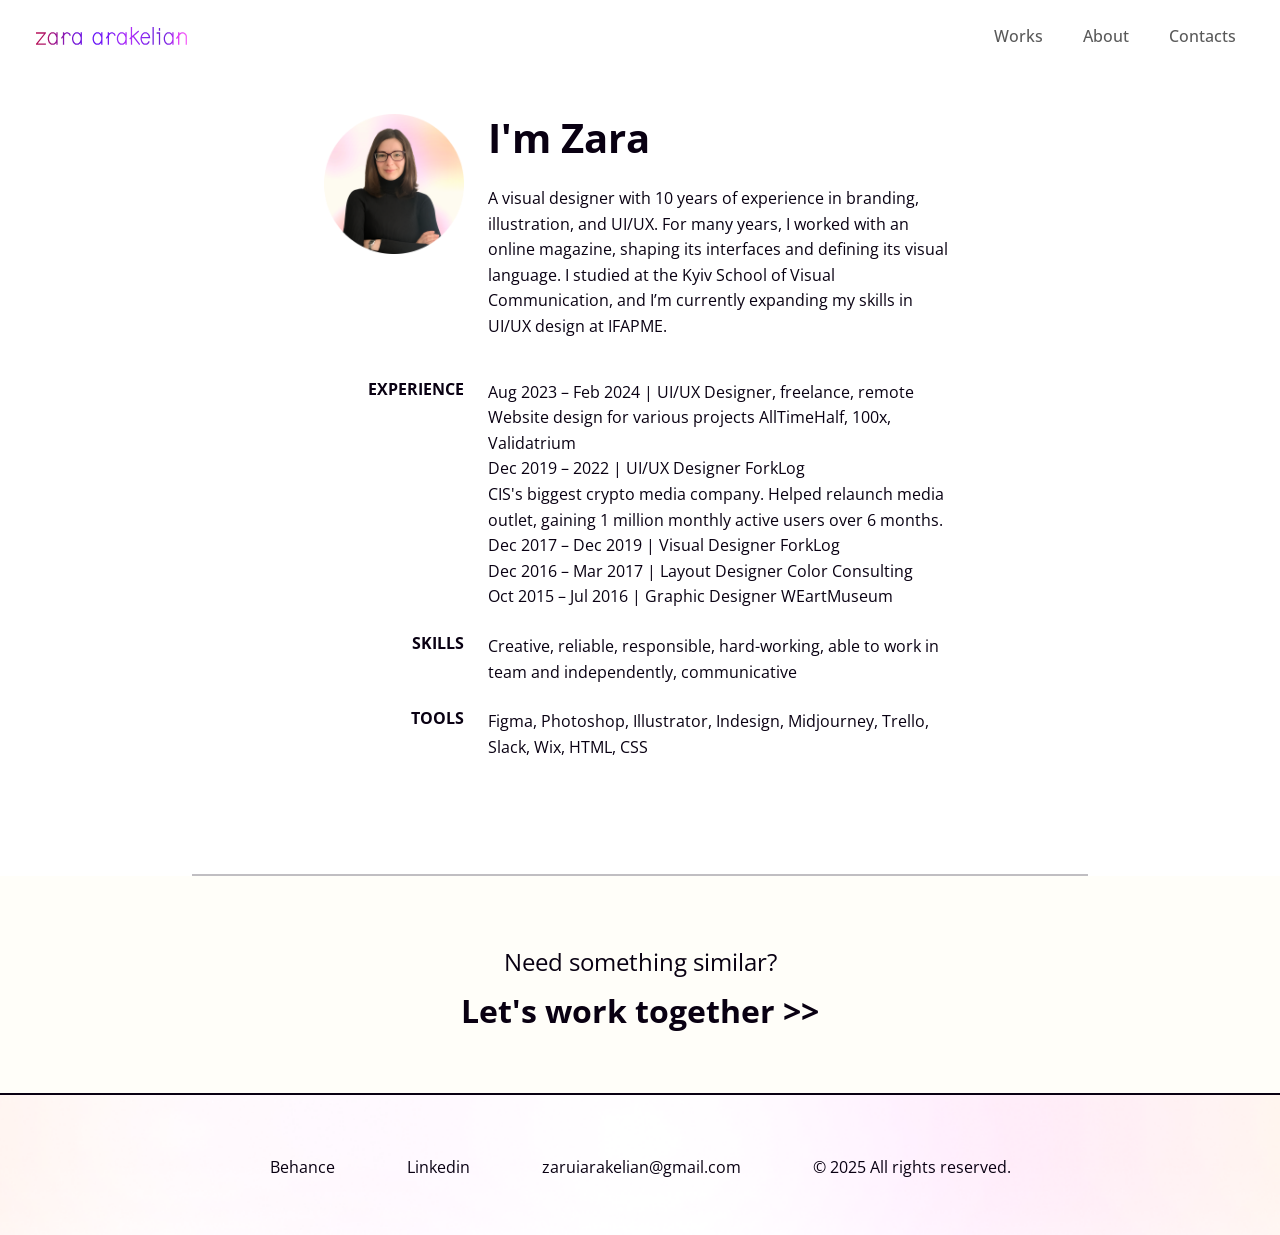
==== about.html @ 42872d37 "first commit" ====
<!DOCTYPE html>
<html lang="en">

<head>
    <meta charset="UTF-8">
    <meta name="viewport" content="width=device-width, initial-scale=1.0">
    <title>Zara Arakelian | Portfolio</title>
    <meta name="description"
        content="Portfolio website of Zara Arakelian, UI designer focused on convenient and satisfying user experiences.">
    <link rel="preconnect" href="https://fonts.googleapis.com">
    <link rel="preconnect" href="https://fonts.gstatic.com" crossorigin>
    <link href="https://fonts.googleapis.com/css2?family=Open+Sans:wght@400;600;700;800&display=swap" rel="stylesheet">
    <link href="https://cdn.jsdelivr.net/npm/bootstrap@5.3.3/dist/css/bootstrap.min.css" rel="stylesheet">
    <link rel="stylesheet" href="css/style.css">
</head>

<body>
    <!-- <header class="site-header">
        <div class="desktop-container">
            <div class="container-fluid">
                <div class="header-row">
                    <a href="index.html" class="logo"> <img src="images/logo zara arakelian.svg"
                            alt="Zara Arakelian logo"> </a>
                    <nav class="desktop-nav" aria-label="Main navigation">
                        <a href="#works">Works</a>
                        <a href="about.html">About</a>
                        <a href="contact.html">Contacts</a>
                    </nav>
                </div>
            </div>
        </div>
    </header> -->
        <header class="site-header">
        <div class="desktop-container">
            <div class="container-fluid">
                <div class="header-row">
                    <a href="index.html" class="logo"> <img src="images/logo_zara_arakelian.svg"
                            alt="Zara Arakelian logo"> </a>
                    <!-- <nav class="desktop-nav" aria-label="Main navigation">
                        <a href="#works">Works</a>
                        <a href="about.html">About</a>
                        <a href="contact.html">Contacts</a>
                    </nav> -->
                    <nav class="navbar navbar-expand-lg">
                            <button class="navbar-toggler" type="button" data-bs-toggle="collapse"
                                data-bs-target="#navbarNav">
                                <span class="navbar-toggler-icon"></span>
                            </button>
                            <div class="collapse navbar-collapse" id="navbarNav">
                                <ul class="navbar-nav">
                                    <li class="nav-item">
                                        <a class="nav-link" href="index.html#works">Works</a>
                                    </li>
                                    <li class="nav-item">
                                        <a class="nav-link" href="about.html">About</a>
                                    </li>
                                    <li class="nav-item">
                                        <a class="nav-link" href="contact.html">Contacts</a>
                                    </li>
                                </ul>
                            </div>
                    </nav>
                </div>
            </div>
        </div>
    </header>

    <main id="main-content">
        <section class="about-page section-page">
            <div class="container custom-container">
                <div class="row g-4">
                    <div class="col-3">
                        <img src="images/about-zara.png" class="about-portrait" alt="Portrait de Zara Arakelian" />
                    </div>
                    <div class="col-9">
                            <h1 class="about-title">I'm Zara</h1>

                            <p class="about-intro">
                                A visual designer with 10 years of experience in branding,
                                illustration, and UI/UX. For many years, I worked with an online
                                magazine, shaping its interfaces and defining its visual language.
                                I studied at the Kyiv School of Visual Communication, and I’m
                                currently expanding my skills in UI/UX design at IFAPME.
                            </p>
                    </div>
                </div>
                <div class="row g-4">
                    <div class="col-3">
                            <h2 class="section-kicker">Experience</h2>
                    </div>
                    <div class="col-9">
                            <ul class="info-list list-unstyled mb-0">
                                <li>
                                    Aug 2023 – Feb 2024 | UI/UX Designer, freelance, remote
                                    Website design for various projects AllTimeHalf, 100x, Validatrium
                                </li>
                                <li>
                                    Dec 2019 – 2022 | UI/UX Designer ForkLog<br />
                                    CIS's biggest crypto media company. Helped relaunch media outlet,
                                    gaining 1 million monthly active users over 6 months.
                                </li>
                                <li>Dec 2017 – Dec 2019 | Visual Designer ForkLog</li>
                                <li>Dec 2016 – Mar 2017 | Layout Designer Color Consulting</li>
                                <li>Oct 2015 – Jul 2016 | Graphic Designer WEartMuseum</li>
                            </ul>
                    </div>
                </div>
                <div class="row g-4">
                    <div class="col-3">
                            <h2 class="section-kicker">Skills</h2>
                    </div>
                    <div class="col-9">
                            <p class="about-copy mb-0">
                                Creative, reliable, responsible, hard-working, able to work in team and independently,
                                communicative
                            </p>
                    </div>
                </div>
                <div class="row g-4">
                    <div class="col-3">
                            <h2 class="section-kicker">Tools</h2>
                    </div>
                    <div class="col-9">
                            <p class="about-copy mb-0">
                                Figma, Photoshop, Illustrator, Indesign, Midjourney, Trello, Slack, Wix, HTML, CSS
                            </p>
                    </div>
                </div>
            </div>
            <!-- <div class="container custom-container">
                <div class="row g-4 g-lg-5 align-items-start">
                    <div class="col-12 col-lg-5">
                        <div class="about-photo-wrap">
                            <img src="images/about-zara.png" class="about-portrait" alt="Portrait de Zara Arakelian" />
                        </div>
                    </div>

                    <div class="col-12 col-lg-7">
                        <article class="about-content-block">
                            <h1 class="about-title">I'm Zara</h1>

                            <p class="about-intro">
                                A visual designer with 10 years of experience in branding,
                                illustration, and UI/UX. For many years, I worked with an online
                                magazine, shaping its interfaces and defining its visual language.
                                I studied at the Kyiv School of Visual Communication, and I’m
                                currently expanding my skills in UI/UX design at IFAPME.
                            </p>

                            <p class="about-intro mb-0">
                                I also hold a Master’s degree in Mathematics — which means I have
                                a natural love for structure, clarity, and logical thinking 😉
                            </p>
                        </article>

                        <section class="about-text-section">
                            <h2 class="section-kicker">Experience</h2>
                            <ul class="info-list list-unstyled mb-0">
                                <li>
                                    <strong>Aug 2023 – Feb 2024 | UI/UX Designer, freelance, remote</strong><br />
                                    Website design for various projects AllTimeHalf, 100x, Validatrium
                                </li>
                                <li>
                                    <strong>Dec 2019 – 2022 | UI/UX Designer ForkLog</strong><br />
                                    CIS's biggest crypto media company. Helped relaunch media outlet,
                                    gaining 1 million monthly active users over 6 months.
                                </li>
                                <li><strong>Dec 2017 – Dec 2019 | Visual Designer ForkLog</strong></li>
                                <li><strong>Dec 2016 – Mar 2017 | Layout Designer Color Consulting</strong></li>
                                <li><strong>Oct 2015 – Jul 2016 | Graphic Designer WEartMuseum</strong></li>
                            </ul>
                        </section>

                        <section class="about-text-section">
                            <h2 class="section-kicker">Skills</h2>
                            <p class="about-copy mb-0">
                                Creative, reliable, responsible, hard-working, able to work in team and independently,
                                communicative
                            </p>
                        </section>

                        <section class="about-text-section">
                            <h2 class="section-kicker">Tools</h2>
                            <p class="about-copy mb-0">
                                Figma, Photoshop, Illustrator, Indesign, Midjourney, Trello, Slack, Wix, ChatGPT
                            </p>
                        </section>
                    </div>
                </div>
            </div> -->
        </section>

        <hr />
        <section class="work-cta-section">
            <div class="desktop-container">
                <div class="work-cta-wrap">
                    <p class="work-cta-subtitle">Need something similar?</p>
                    <a href="contact.html" class="work-cta-link">Let's work together &gt;&gt;</a>
                </div>
            </div>
        </section>
    </main>

    <footer class="site-footer">
        <div class="footer-container">
            <div class="footer-links">
                <a href="https://www.behance.net/zaruiarakelian">Behance</a>
                <a href="https://www.linkedin.com/in/zarui-arakelian/">Linkedin</a>
                <a href="mailto:zaruiarakelian@gmail.com">zaruiarakelian@gmail.com</a>
                <p class="copyright">© 2025 All rights reserved.</p>
            </div>
        </div>
    </footer>

</body>

</html>
---- css/style.css ----
* {
    box-sizing: border-box;
}

html {
    scroll-behavior: smooth;
}

body {
    margin: 0;
    padding: 0;
    font-family: "Open Sans", sans-serif;
    color: #090012;
    font-size: 16px;
}



img {
    display: block;
    max-width: 100%;
}


a {
    text-decoration: none;
    color: inherit;
}

a:hover {
    color: #560EC3;
}

.logo img {
    height: 18px;
    width: auto;
}

.desktop-container {
    display: flex;
    width: 100%;
    padding-left: 24px;
    padding-right: 24px;
    margin: 0 auto;
    justify-content: center;
}

/* HEADER */
.site-header {
    position: fixed;
    top: 0;
    left: 0;
    width: 100%;
    z-index: 10;
    padding-top: 8px;
    /* background-color: #FFFEF966; */
    height: auto;
    min-height: 70px;
}

.header-row {
    display: flex;
    align-items: center;
    justify-content: space-between;
}

@media (max-width: 991.98px) {
    .navbar {
        align-items: flex-start;
    }

    .navbar-collapse {
        width: 100%;
        margin-top: 12px;
        background-color: #090012;
        border-radius: 16px;
        padding: 16px 20px;

    }

    .nav-item a {
        color: #FCF7EE;
    }

    .navbar-nav {
        gap: 24px;
    }
}

.navbar-nav {
    gap: 24px;
}

.nav-item a {
    font-size: 16px;
    font-weight: 500;
}

.nav-item a:hover {
    color: #560EC3;
}

.navbar-toggler {
    border: none;
    box-shadow: none;
}

.navbar-toggler:focus {
    box-shadow: none;
}

/* .navbar-toggler-icon{
  background-image: url("images/Menu.svg");
} */


/* HERO */
.hero-section {
    background-image: url("../images/background.png");
    background-size: cover;
    background-position: center;
    background-repeat: no-repeat;
    min-height: 95vh;
    position: center;
    padding-top: 15%;
}


.hero-text-wrap {
    width: 70%;
    max-width: 1440px;
    /* margin-left: 15%; */
    margin: 0 auto;
    padding: 0 20px;
    box-sizing: border-box;
}

.hero-text-wrap h1 {
    margin: 0;
    font-size: 30px;
    line-height: 140%;
    font-weight: 700;
    letter-spacing: -0 em;
}

.scroll-note {
    margin-top: 64px;
    font-size: 16px;
    line-height: 1.1;
    font-weight: 400;
}

.hero-line {
    position: absolute;
    left: 0;
    right: 0;
    bottom: 5vh;
    width: 100%;
}

.hero-line img {
    width: 100%;
    height: auto;
}

/* PROJECTS */
.projects-section {
    padding: 36px 0 0;
}

.projects-grid {
    display: flex;
    /* grid-template-columns: repeat(2, 1fr); */
    /* gap: 24px; */
    width: 100%;
    flex-wrap: wrap;
    background-color: #ffffff;
}

.container {
    max-width: 1440px;
}


.project-card {
    overflow: hidden;
    position: relative;
    /* background: #d9d9d9; */
    text-align: center;
    transition: border-radius 0.3s ease;
}

.project-card:hover {
    border-radius: 400px;
}

.project-link {
    position: relative;
    display: block;
    aspect-ratio: 657 / 370;
}

/* .project-card:hover img {
    transform: scale(1.01);
} */

.project-link img {
    width: 100%;
    height: 100%;
    object-fit: cover;
}

.project-link::after {
    content: "";
    position: absolute;
    inset: 0;
    background: rgba(9, 0, 18, 0.4);
}

.project-link h2 {
    position: absolute;
    left: 16px;
    right: 16px;
    bottom: 60px;
    text-align: center;
    color: #ffffff;
    font-size: 24px;
    line-height: 1;
    font-weight: 700;
    z-index: 2;
}

/* CTA */
.cta-section {
    padding: 0 0 80px;
}

.cta-wrap {
    text-align: center;
}

.cta-link {
    display: inline-block;
    font-size: 30px;
    line-height: 1;
    font-weight: 700;
    /* letter-spacing: -0.03em; */
}

/* FOOTER */
.site-footer {
    padding: 10px 36px 60px;
    border-top: 2px solid #090012;
    background-image: url("../images/footer-background.png");
    background-size: cover;
    background-position: center;
    background-repeat: no-repeat;
    justify-content: center;
}

.footer-links {
    display: flex;
    gap: 72px;
    margin-top: 54px;
    justify-content: center;
}

.footer-links a {
    font-size: 16px;
    line-height: 1;
    font-weight: 400;
}

.copyright {
    margin: 0;
    font-size: 16px;
    line-height: 1;
    font-weight: 400;
}

.contact-page {
    padding-top: 140px;
    min-height: 100vh;
    background:
        linear-gradient(rgba(255, 255, 255, 0.72), rgba(255, 255, 255, 0.72)),
        url("../images/contact-bg-desktop.jpg") center top / cover no-repeat;
}

.contact-section {
    padding: 40px 0 80px;
}

.contact-layout {
    width: 100%;
    max-width: 829px;
}

.contact-title {
    margin: 0;
    font-size: 40px;
    line-height: 0.95;
    font-weight: 700;
    color: #090012;
}

.contact-info {
    display: flex;
    flex-direction: column;
    gap: 24px;
}

.contact-item {
    display: flex;
    align-items: center;
    gap: 16px;
}

.contact-icon {
    width: 34px;
    height: 34px;
}

.contact-item p,
.contact-item a {
    margin: 0;
    font-size: 17px;
    color: #090012;
}

.contact-item a:hover {
    color: #560EC3;
}

.contact-meta p {
    margin-bottom: 24px;
    font-size: 22px;
    line-height: 1.4;
    color: #090012;
}

.contact-meta a {
    color: #090012;
}

.contact-form {
    max-width: 100%;
}

.form-label {
    margin-bottom: 12px;
    font-size: 14px;
    font-weight: 400;
    color: #090012;
}

.form-bottom {
    text-align: right;
}

/* по умолчанию поля обычные */

.custom-input {
    min-height: 48px;
    padding: 14px 18px;
    border: 1px solid #F2E6DA;
    border-radius: 8px;
    background-color: #FCF7EE;
    color: #090012;
    font-size: 14px;
    box-shadow: none;
}

/* красная рамка только после submit */
.was-validated .custom-input:invalid {
    border-color: #DF3737;
}

/* зелёная рамка только после submit */
.was-validated .custom-input:valid {
    border-color: #BADA55;
}

/* textarea */
.custom-textarea {
    min-height: 190px;
    resize: vertical;
}

.custom-input:focus {
    background-color: #FCF7EE;
    color: #090012;
    box-shadow: none;
    border: 1px solid #8598d3;
}

.invalid-feedback {
    display: none;
    font-size: 15px;
    color: #DF3737;
}

.was-validated .custom-input:invalid~.invalid-feedback {
    display: block;
}

/* note */
.form-note {
    margin-bottom: 20px;
    font-size: 14px;
    font-weight: 400;
    color: #090012;
    text-align: left;
}

/* button */
.submit-btn {
    min-width: 180px;
    padding: 8px 72px;
    border: 2px solid #090012;
    border-radius: 999px;
    background-color: transparent;
    color: #090012;
    font-size: 20px;
    font-weight: 700;
    transition: 0.25s ease;
}

.submit-btn:hover,
.submit-btn:focus-visible {
    background-color: #090012;
    color: #FFFEF9;
    border-color: #090012;
}

/* active nav item */
.active-link {
    position: relative;
}

.active-link::after {
    content: "";
    position: absolute;
    left: 0;
    bottom: -6px;
    width: 100%;
    height: 2px;
    background: #090012;
}

.about-page .custom-container {
    max-width: 657px;
    margin-top: 114px;
    margin-bottom: 114px;
}

.about-page h1 {
    font-size: 40px;
    font-weight: 700;
    margin-bottom: 24px;
}

.about-page h2 {
    font-size: 16px;
    font-weight: 700;
    text-transform: uppercase;
    text-align: right;
}

.about-page+hr {
    width: 70%;
    margin: 0 auto 0 auto;
    height: 0;
    border: 1px solid #090012;
    background-color: #090012;
}

.about-page .row {
    margin-bottom: 24px;
}

.about-page .row p,
.about-page .row li {
    line-height: 1.6;
}

/* responsive */
@media (max-width: 991.98px) {
    .contact-page {
        padding-top: 110px;
        background:
            linear-gradient(rgba(255, 255, 255, 0.72), rgba(255, 255, 255, 0.72)),
            url("../images/contact-bg-mobile.jpg") center top / cover no-repeat;
    }

    .contact-title {
        font-size: 52px;
    }

    .contact-meta p {
        font-size: 18px;
    }

    .form-label {
        font-size: 18px;
    }

    .project-link h2 {
        font-size: 16px;
        bottom: 20px;
    }
}

@media (max-width: 575.98px) {
    .contact-title {
        font-size: 42px;
    }

    .custom-input {
        font-size: 16px;
        min-height: 54px;
    }

    .project-link h2 {
        font-size: 16px;
    }

    .submit-btn {
        width: 100%;
        font-size: 18px;
    }
}


/* WORK PAGE */
.work-page {
    background: #FFFEF9;
    color: #090012;
}

.work-hero {
    padding-top: 120px;
    padding-bottom: 112px;
}

.work-heading-block {
    max-width: 520px;
}

.work-title {
    margin: 0 0 28px;
    font-size: 38px;
    font-weight: 800;
    color: #090012;
}

.work-project-link {
    display: inline-block;
    margin-bottom: 18px;
    font-size: 20px;
    line-height: 1.2;
    text-decoration: underline;
    color: #090012;
}

.work-year {
    margin: 0;
    font-size: 20px;
    line-height: 1.2;
    color: #090012;
}

.work-description-block {
    max-width: 620px;
    padding-top: 12px;
}

.work-description-block p {
    margin: 0;
    font-size: 20px;
    line-height: 1.35;
    color: #090012;
}

.work-cover-block {
    margin-top: 56px;
}

.work-cover-image {
    width: 100%;
    display: block;
    object-fit: cover;
}

.work-meta-block {
    margin-top: 56px;
    justify-content: center;
}

.tag-group {
    max-width: 100%;
}

.tag-title {
    margin: 0 0 16px;
    font-size: 24px;
    line-height: 1.1;
    font-weight: 700;
    color: #090012;
}

.tag-list {
    display: flex;
    flex-wrap: wrap;
    gap: 14px;
}

.tag-pill {
    display: inline-flex;
    align-items: center;
    justify-content: center;
    min-width: 140px;
    min-height: 36px;
    padding: 8px 18px;
    border-radius: 8px;
    background: #F1EFED;
    font-size: 14px;
    line-height: 1;
    color: #090012;
}

.work-divider-line {
    width: 100%;
    overflow: hidden;
    line-height: 0;
}

.work-divider-line img {
    width: 100%;
    display: block;
    transform: scaleY(-1);
}

.work-cta-section {
    padding: 72px 0 64px;
    background: #FFFEF9;
}

.work-cta-wrap {
    text-align: center;
}

.work-cta-subtitle {
    margin: 0 0 18px;
    font-size: 24px;
    line-height: 1.2;
    font-weight: 400;
    color: #090012;
}

.work-cta-link {
    display: inline-block;
    font-size: 32px;
    line-height: 1;
    font-weight: 700;
    color: #090012;
    transition: transform 0.25s ease;
}

.work-cta-link:hover,
.work-cta-link:focus-visible {
    transform: translateX(6px);
}

.site-footer-work {
    border-top: 3px solid #090012;
    background:
        linear-gradient(rgba(255, 255, 255, 0.55), rgba(255, 255, 255, 0.55)),
        url("../images/footer-bg-desktop.jpg") center / cover no-repeat;
}

.footer-links-work {
    gap: 42px;
    justify-content: center;
    flex-wrap: wrap;
}

.footer-links-work .copyright {
    margin-left: 12px;
}

/* responsive */
@media (max-width: 1199.98px) {
    .work-title {
        font-size: 58px;
    }

    .work-description-block p {
        font-size: 18px;
    }
}

@media (max-width: 991.98px) {
    .work-hero {
        padding-top: 104px;
        padding-bottom: 56px;
    }

    .work-title {
        font-size: 48px;
        max-width: 9ch;
    }

    .work-project-link,
    .work-year,
    .work-description-block p {
        font-size: 18px;
    }

    .work-cover-block {
        margin-top: 36px;
    }

    .work-meta-block {
        margin-top: 40px;
    }

    .tag-title {
        font-size: 20px;
    }

    .tag-pill {
        min-width: 120px;
    }

    .work-cta-section {
        padding: 56px 0 52px;
    }

    .work-cta-subtitle {
        font-size: 20px;
    }

    .work-cta-link {
        font-size: 26px;
    }

    .site-footer-work {
        background:
            linear-gradient(rgba(255, 255, 255, 0.55), rgba(255, 255, 255, 0.55)),
            url("../images/footer-bg-mobile.jpg") center / cover no-repeat;
    }
}

@media (max-width: 575.98px) {
    .work-hero {
        padding-top: 92px;
        padding-bottom: 48px;
    }

    .work-title {
        margin-bottom: 22px;
        font-size: 36px;
        line-height: 1.05;
        max-width: 8ch;
    }

    .work-project-link {
        margin-bottom: 20px;
        font-size: 16px;
    }

    .work-year {
        font-size: 16px;
    }

    .work-description-block {
        padding-top: 0;
    }

    .work-description-block p {
        font-size: 16px;
        line-height: 1.4;
    }

    .work-cover-block {
        margin-top: 28px;
    }

    .work-meta-block {
        margin-top: 36px;
    }

    .tag-title {
        margin-bottom: 14px;
        font-size: 18px;
    }

    .tag-list {
        gap: 10px 16px;
    }

    .tag-pill {
        min-width: 104px;
        min-height: 32px;
        padding: 8px 14px;
        font-size: 12px;
    }

    .work-cta-section {
        padding: 48px 0 44px;
    }

    .work-cta-subtitle {
        margin-bottom: 14px;
        font-size: 18px;
    }

    .work-cta-link {
        font-size: 24px;
    }

    .footer-links-work {
        justify-content: flex-start;
        gap: 18px 28px;
    }

    .footer-links-work .copyright {
        margin-left: 0;
        width: 100%;
    }
}
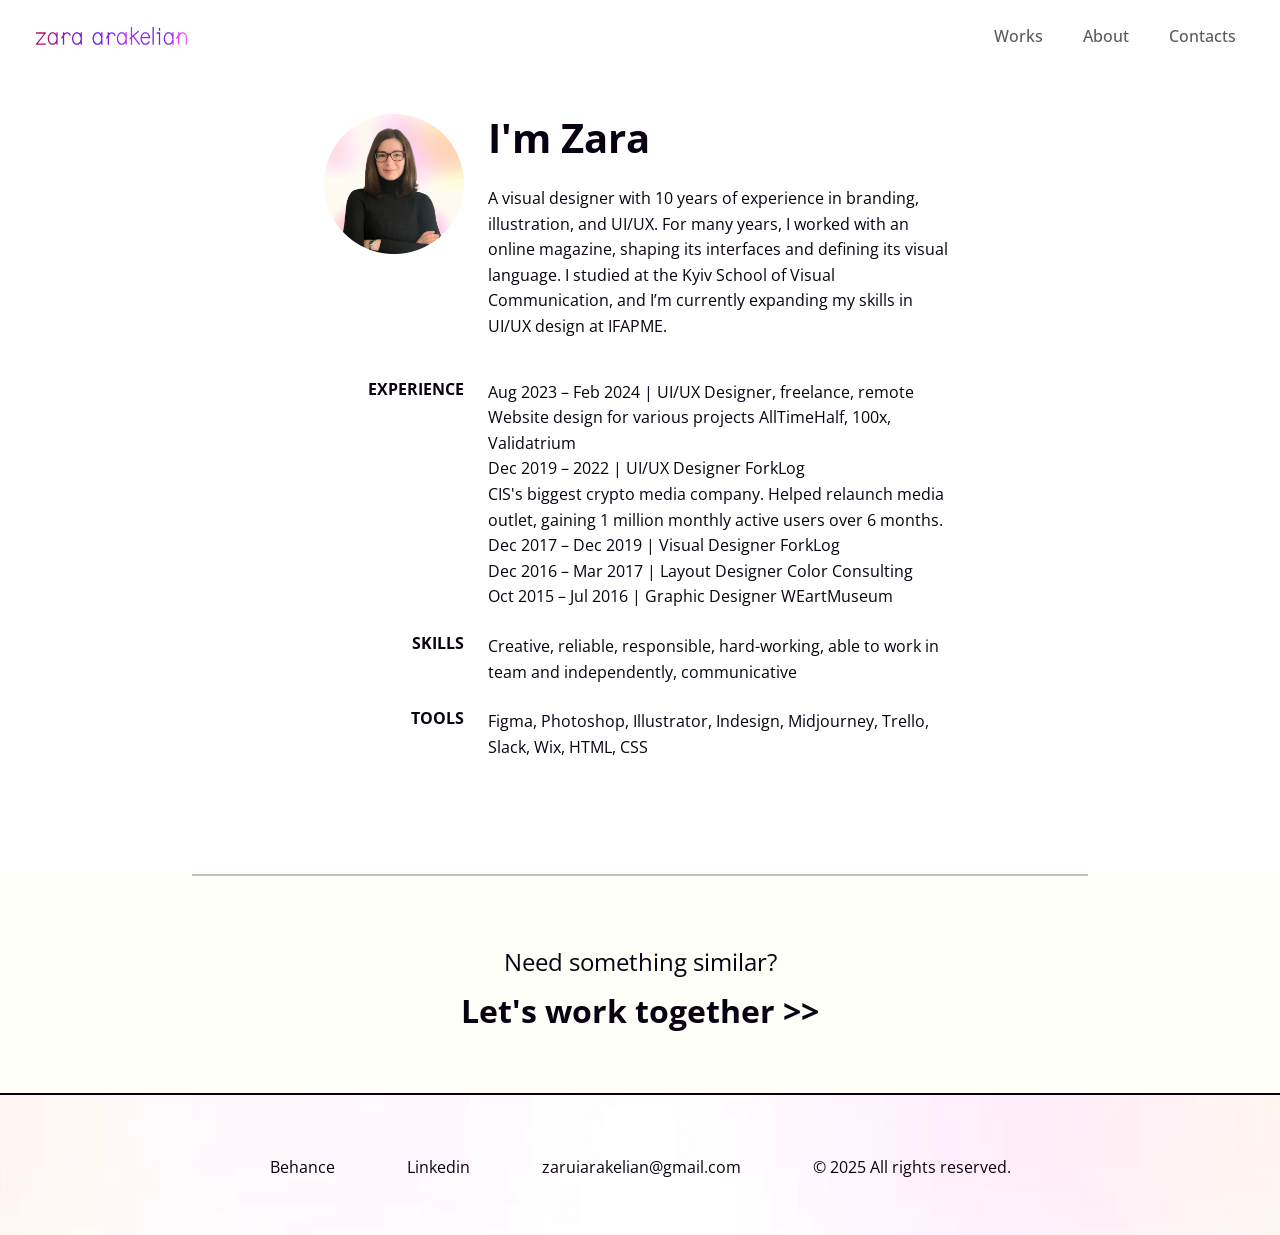
==== commit ce43c901: "image otimisation" ====
--- a/about.html
+++ b/about.html
@@ -12,55 +12,44 @@
     <link href="https://fonts.googleapis.com/css2?family=Open+Sans:wght@400;600;700;800&display=swap" rel="stylesheet">
     <link href="https://cdn.jsdelivr.net/npm/bootstrap@5.3.3/dist/css/bootstrap.min.css" rel="stylesheet">
     <link rel="stylesheet" href="css/style.css">
+    <link rel="icon" type="image/png" href="images/favicon.png">
+    <meta property="og:title" content="Zara Arakelian Portfolio">
+    <meta property="og:description" content="UI/UX designer portfolio with selected works and case studies.">
+    <meta property="og:image" content="https://github.com/zaruiarakelian/Portf-final/blob/main/images/opengraph.png">
+    <meta property="og:type" content="website">
+    <meta property="og:url" content="https://zaruiarakelian.github.io/Portf-final/index.html">
 </head>
 
 <body>
-    <!-- <header class="site-header">
+    <header class="site-header">
         <div class="desktop-container">
             <div class="container-fluid">
-                <div class="header-row">
-                    <a href="index.html" class="logo"> <img src="images/logo zara arakelian.svg"
-                            alt="Zara Arakelian logo"> </a>
-                    <nav class="desktop-nav" aria-label="Main navigation">
-                        <a href="#works">Works</a>
-                        <a href="about.html">About</a>
-                        <a href="contact.html">Contacts</a>
-                    </nav>
-                </div>
-            </div>
-        </div>
-    </header> -->
-        <header class="site-header">
-        <div class="desktop-container">
-            <div class="container-fluid">
-                <div class="header-row">
-                    <a href="index.html" class="logo"> <img src="images/logo_zara_arakelian.svg"
-                            alt="Zara Arakelian logo"> </a>
-                    <!-- <nav class="desktop-nav" aria-label="Main navigation">
+                <!-- <nav class="desktop-nav" aria-label="Main navigation">
                         <a href="#works">Works</a>
                         <a href="about.html">About</a>
                         <a href="contact.html">Contacts</a>
                     </nav> -->
-                    <nav class="navbar navbar-expand-lg">
-                            <button class="navbar-toggler" type="button" data-bs-toggle="collapse"
-                                data-bs-target="#navbarNav">
-                                <span class="navbar-toggler-icon"></span>
-                            </button>
-                            <div class="collapse navbar-collapse" id="navbarNav">
-                                <ul class="navbar-nav">
-                                    <li class="nav-item">
-                                        <a class="nav-link" href="index.html#works">Works</a>
-                                    </li>
-                                    <li class="nav-item">
-                                        <a class="nav-link" href="about.html">About</a>
-                                    </li>
-                                    <li class="nav-item">
-                                        <a class="nav-link" href="contact.html">Contacts</a>
-                                    </li>
-                                </ul>
-                            </div>
-                    </nav>
-                </div>
+                <nav class="navbar navbar-expand-lg justify-content-between">
+                    <a href="index.html" class="logo">
+                        <img src="images/logo_zara_arakelian.svg" alt="Zara Arakelian logo">
+                    </a>
+                    <button class="navbar-toggler" type="button" data-bs-toggle="collapse" data-bs-target="#navbarNav">
+                        <span class="navbar-toggler-icon"></span>
+                    </button>
+                    <div class="collapse navbar-collapse justify-content-end" id="navbarNav">
+                        <ul class="navbar-nav">
+                            <li class="nav-item">
+                                <a class="nav-link" href="index.html#works">Works</a>
+                            </li>
+                            <li class="nav-item">
+                                <a class="nav-link" href="about.html">About</a>
+                            </li>
+                            <li class="nav-item">
+                                <a class="nav-link" href="contact.html">Contacts</a>
+                            </li>
+                        </ul>
+                    </div>
+                </nav>
             </div>
         </div>
     </header>
@@ -70,7 +59,7 @@
             <div class="container custom-container">
                 <div class="row g-4">
                     <div class="col-3">
-                        <img src="images/about-zara.png" class="about-portrait" alt="Portrait de Zara Arakelian" />
+                        <img src="images/about-zara.webp" class="about-portrait" alt="Portrait de Zara Arakelian" />
                     </div>
                     <div class="col-9">
                             <h1 class="about-title">I'm Zara</h1>
@@ -213,5 +202,7 @@
     </footer>
 
 </body>
+<script src="https://cdn.jsdelivr.net/npm/bootstrap@5.3.3/dist/js/bootstrap.bundle.min.js">
+    </script>
 
 </html>
--- a/css/style.css
+++ b/css/style.css
@@ -1,3 +1,25 @@
+/* ROOT VARIABLES */
+:root {
+    --color-text: #090012;
+    --color-accent: #560EC3;
+
+    --color-white: #ffffff;
+    --color-bg-main: #FFFEF9;
+    --color-bg-light: #FCF7EE;
+    --color-bg-tag: #F1EFED;
+
+    --color-border: #F2E6DA;
+    --color-focus: #8598d3;
+
+    --color-error: #DF3737;
+    --color-success: #BADA55;
+
+    --color-overlay: rgba(9, 0, 18, 0.4);
+    --color-header-mobile-bg: #090012;
+    --color-header-mobile-link: #FCF7EE;
+}
+
+/* BASE */
 * {
     box-sizing: border-box;
 }
@@ -10,25 +32,22 @@
     margin: 0;
     padding: 0;
     font-family: "Open Sans", sans-serif;
-    color: #090012;
+    color: var(--color-text);
     font-size: 16px;
 }
-
-
 
 img {
     display: block;
     max-width: 100%;
 }
 
-
 a {
     text-decoration: none;
     color: inherit;
 }
 
 a:hover {
-    color: #560EC3;
+    color: var(--color-accent);
 }
 
 .logo img {
@@ -53,7 +72,6 @@
     width: 100%;
     z-index: 10;
     padding-top: 8px;
-    /* background-color: #FFFEF966; */
     height: auto;
     min-height: 70px;
 }
@@ -64,29 +82,6 @@
     justify-content: space-between;
 }
 
-@media (max-width: 991.98px) {
-    .navbar {
-        align-items: flex-start;
-    }
-
-    .navbar-collapse {
-        width: 100%;
-        margin-top: 12px;
-        background-color: #090012;
-        border-radius: 16px;
-        padding: 16px 20px;
-
-    }
-
-    .nav-item a {
-        color: #FCF7EE;
-    }
-
-    .navbar-nav {
-        gap: 24px;
-    }
-}
-
 .navbar-nav {
     gap: 24px;
 }
@@ -97,7 +92,7 @@
 }
 
 .nav-item a:hover {
-    color: #560EC3;
+    color: var(--color-accent);
 }
 
 .navbar-toggler {
@@ -109,14 +104,9 @@
     box-shadow: none;
 }
 
-/* .navbar-toggler-icon{
-  background-image: url("images/Menu.svg");
-} */
-
-
 /* HERO */
 .hero-section {
-    background-image: url("../images/background.png");
+    background-image: url("../images/background.webp");
     background-size: cover;
     background-position: center;
     background-repeat: no-repeat;
@@ -125,11 +115,9 @@
     padding-top: 15%;
 }
 
-
 .hero-text-wrap {
     width: 70%;
     max-width: 1440px;
-    /* margin-left: 15%; */
     margin: 0 auto;
     padding: 0 20px;
     box-sizing: border-box;
@@ -140,7 +128,7 @@
     font-size: 30px;
     line-height: 140%;
     font-weight: 700;
-    letter-spacing: -0 em;
+    letter-spacing: 0;
 }
 
 .scroll-note {
@@ -163,6 +151,32 @@
     height: auto;
 }
 
+.hero-title,
+.scroll-note {
+    opacity: 0;
+    transform: translateY(30px);
+}
+
+.animate-up {
+    animation: fadeUp 1s ease forwards;
+}
+
+.animate-delay-1 {
+    animation-delay: 0.5s;
+}
+
+@keyframes fadeUp {
+    from {
+        opacity: 0;
+        transform: translateY(30px);
+    }
+
+    to {
+        opacity: 1;
+        transform: translateY(0);
+    }
+}
+
 /* PROJECTS */
 .projects-section {
     padding: 36px 0 0;
@@ -170,24 +184,20 @@
 
 .projects-grid {
     display: flex;
-    /* grid-template-columns: repeat(2, 1fr); */
-    /* gap: 24px; */
     width: 100%;
     flex-wrap: wrap;
-    background-color: #ffffff;
+    background-color: var(--color-white);
 }
 
 .container {
     max-width: 1440px;
 }
-
 
 .project-card {
     overflow: hidden;
     position: relative;
-    /* background: #d9d9d9; */
     text-align: center;
-    transition: border-radius 0.3s ease;
+    transition: border-radius 0.3s ease, transform 0.3s ease;
 }
 
 .project-card:hover {
@@ -200,21 +210,22 @@
     aspect-ratio: 657 / 370;
 }
 
-/* .project-card:hover img {
-    transform: scale(1.01);
-} */
-
 .project-link img {
     width: 100%;
     height: 100%;
     object-fit: cover;
+    transition: transform 0.3s ease;
+}
+
+.project-card:hover img {
+    transform: scale(1.1);
 }
 
 .project-link::after {
     content: "";
     position: absolute;
     inset: 0;
-    background: rgba(9, 0, 18, 0.4);
+    background: var(--color-overlay);
 }
 
 .project-link h2 {
@@ -223,7 +234,7 @@
     right: 16px;
     bottom: 60px;
     text-align: center;
-    color: #ffffff;
+    color: var(--color-white);
     font-size: 24px;
     line-height: 1;
     font-weight: 700;
@@ -244,14 +255,13 @@
     font-size: 30px;
     line-height: 1;
     font-weight: 700;
-    /* letter-spacing: -0.03em; */
 }
 
 /* FOOTER */
 .site-footer {
     padding: 10px 36px 60px;
-    border-top: 2px solid #090012;
-    background-image: url("../images/footer-background.png");
+    border-top: 2px solid var(--color-text);
+    background-image: url("../images/footer-background.webp");
     background-size: cover;
     background-position: center;
     background-repeat: no-repeat;
@@ -278,6 +288,7 @@
     font-weight: 400;
 }
 
+/* CONTACT PAGE */
 .contact-page {
     padding-top: 140px;
     min-height: 100vh;
@@ -300,7 +311,7 @@
     font-size: 40px;
     line-height: 0.95;
     font-weight: 700;
-    color: #090012;
+    color: var(--color-text);
 }
 
 .contact-info {
@@ -324,22 +335,22 @@
 .contact-item a {
     margin: 0;
     font-size: 17px;
-    color: #090012;
+    color: var(--color-text);
 }
 
 .contact-item a:hover {
-    color: #560EC3;
+    color: var(--color-accent);
 }
 
 .contact-meta p {
     margin-bottom: 24px;
     font-size: 22px;
     line-height: 1.4;
-    color: #090012;
+    color: var(--color-text);
 }
 
 .contact-meta a {
-    color: #090012;
+    color: var(--color-text);
 }
 
 .contact-form {
@@ -350,76 +361,69 @@
     margin-bottom: 12px;
     font-size: 14px;
     font-weight: 400;
-    color: #090012;
+    color: var(--color-text);
 }
 
 .form-bottom {
     text-align: right;
 }
-
-/* по умолчанию поля обычные */
 
 .custom-input {
     min-height: 48px;
     padding: 14px 18px;
-    border: 1px solid #F2E6DA;
+    border: 1px solid var(--color-border);
     border-radius: 8px;
-    background-color: #FCF7EE;
-    color: #090012;
+    background-color: var(--color-bg-light);
+    color: var(--color-text);
     font-size: 14px;
     box-shadow: none;
 }
 
-/* красная рамка только после submit */
 .was-validated .custom-input:invalid {
-    border-color: #DF3737;
-}
-
-/* зелёная рамка только после submit */
+    border-color: var(--color-error);
+}
+
 .was-validated .custom-input:valid {
-    border-color: #BADA55;
-}
-
-/* textarea */
+    border-color: var(--color-success);
+}
+
 .custom-textarea {
     min-height: 190px;
     resize: vertical;
 }
 
 .custom-input:focus {
-    background-color: #FCF7EE;
-    color: #090012;
+    background-color: var(--color-bg-light);
+    color: var(--color-text);
     box-shadow: none;
-    border: 1px solid #8598d3;
+    border: 1px solid var(--color-focus);
 }
 
 .invalid-feedback {
     display: none;
     font-size: 15px;
-    color: #DF3737;
+    color: var(--color-error);
 }
 
 .was-validated .custom-input:invalid~.invalid-feedback {
     display: block;
 }
 
-/* note */
 .form-note {
     margin-bottom: 20px;
     font-size: 14px;
     font-weight: 400;
-    color: #090012;
+    color: var(--color-text);
     text-align: left;
 }
 
-/* button */
 .submit-btn {
     min-width: 180px;
     padding: 8px 72px;
-    border: 2px solid #090012;
+    border: 2px solid var(--color-text);
     border-radius: 999px;
     background-color: transparent;
-    color: #090012;
+    color: var(--color-text);
     font-size: 20px;
     font-weight: 700;
     transition: 0.25s ease;
@@ -427,12 +431,11 @@
 
 .submit-btn:hover,
 .submit-btn:focus-visible {
-    background-color: #090012;
-    color: #FFFEF9;
-    border-color: #090012;
-}
-
-/* active nav item */
+    background-color: var(--color-text);
+    color: var(--color-bg-main);
+    border-color: var(--color-text);
+}
+
 .active-link {
     position: relative;
 }
@@ -444,9 +447,10 @@
     bottom: -6px;
     width: 100%;
     height: 2px;
-    background: #090012;
-}
-
+    background: var(--color-text);
+}
+
+/* ABOUT PAGE */
 .about-page .custom-container {
     max-width: 657px;
     margin-top: 114px;
@@ -470,8 +474,8 @@
     width: 70%;
     margin: 0 auto 0 auto;
     height: 0;
-    border: 1px solid #090012;
-    background-color: #090012;
+    border: 1px solid var(--color-text);
+    background-color: var(--color-text);
 }
 
 .about-page .row {
@@ -483,58 +487,10 @@
     line-height: 1.6;
 }
 
-/* responsive */
-@media (max-width: 991.98px) {
-    .contact-page {
-        padding-top: 110px;
-        background:
-            linear-gradient(rgba(255, 255, 255, 0.72), rgba(255, 255, 255, 0.72)),
-            url("../images/contact-bg-mobile.jpg") center top / cover no-repeat;
-    }
-
-    .contact-title {
-        font-size: 52px;
-    }
-
-    .contact-meta p {
-        font-size: 18px;
-    }
-
-    .form-label {
-        font-size: 18px;
-    }
-
-    .project-link h2 {
-        font-size: 16px;
-        bottom: 20px;
-    }
-}
-
-@media (max-width: 575.98px) {
-    .contact-title {
-        font-size: 42px;
-    }
-
-    .custom-input {
-        font-size: 16px;
-        min-height: 54px;
-    }
-
-    .project-link h2 {
-        font-size: 16px;
-    }
-
-    .submit-btn {
-        width: 100%;
-        font-size: 18px;
-    }
-}
-
-
 /* WORK PAGE */
 .work-page {
-    background: #FFFEF9;
-    color: #090012;
+    background: var(--color-bg-main);
+    color: var(--color-text);
 }
 
 .work-hero {
@@ -550,7 +506,7 @@
     margin: 0 0 28px;
     font-size: 38px;
     font-weight: 800;
-    color: #090012;
+    color: var(--color-text);
 }
 
 .work-project-link {
@@ -559,14 +515,14 @@
     font-size: 20px;
     line-height: 1.2;
     text-decoration: underline;
-    color: #090012;
+    color: var(--color-text);
 }
 
 .work-year {
     margin: 0;
     font-size: 20px;
     line-height: 1.2;
-    color: #090012;
+    color: var(--color-text);
 }
 
 .work-description-block {
@@ -578,7 +534,7 @@
     margin: 0;
     font-size: 20px;
     line-height: 1.35;
-    color: #090012;
+    color: var(--color-text);
 }
 
 .work-cover-block {
@@ -605,7 +561,7 @@
     font-size: 24px;
     line-height: 1.1;
     font-weight: 700;
-    color: #090012;
+    color: var(--color-text);
 }
 
 .tag-list {
@@ -622,10 +578,10 @@
     min-height: 36px;
     padding: 8px 18px;
     border-radius: 8px;
-    background: #F1EFED;
+    background: var(--color-bg-tag);
     font-size: 14px;
     line-height: 1;
-    color: #090012;
+    color: var(--color-text);
 }
 
 .work-divider-line {
@@ -642,7 +598,7 @@
 
 .work-cta-section {
     padding: 72px 0 64px;
-    background: #FFFEF9;
+    background: var(--color-bg-main);
 }
 
 .work-cta-wrap {
@@ -654,7 +610,7 @@
     font-size: 24px;
     line-height: 1.2;
     font-weight: 400;
-    color: #090012;
+    color: var(--color-text);
 }
 
 .work-cta-link {
@@ -662,7 +618,7 @@
     font-size: 32px;
     line-height: 1;
     font-weight: 700;
-    color: #090012;
+    color: var(--color-text);
     transition: transform 0.25s ease;
 }
 
@@ -672,7 +628,7 @@
 }
 
 .site-footer-work {
-    border-top: 3px solid #090012;
+    border-top: 3px solid var(--color-text);
     background:
         linear-gradient(rgba(255, 255, 255, 0.55), rgba(255, 255, 255, 0.55)),
         url("../images/footer-bg-desktop.jpg") center / cover no-repeat;
@@ -688,7 +644,7 @@
     margin-left: 12px;
 }
 
-/* responsive */
+/* RESPONSIVE */
 @media (max-width: 1199.98px) {
     .work-title {
         font-size: 58px;
@@ -700,6 +656,59 @@
 }
 
 @media (max-width: 991.98px) {
+    .desktop-container {
+        display: flex;
+        width: 100%;
+        padding-left: 12px;
+        padding-right: 12px;
+        margin: 0 auto;
+        justify-content: center;
+    }
+
+    .navbar {
+        align-items: flex-start;
+    }
+
+    .navbar-collapse {
+        width: 100%;
+        margin-top: 12px;
+        background-color: var(--color-header-mobile-bg);
+        border-radius: 16px;
+        padding: 16px 20px;
+    }
+
+    .nav-item a {
+        color: var(--color-header-mobile-link);
+    }
+
+    .navbar-nav {
+        gap: 24px;
+    }
+
+    .contact-page {
+        padding-top: 110px;
+        background:
+            linear-gradient(rgba(255, 255, 255, 0.72), rgba(255, 255, 255, 0.72)),
+            url("../images/contact-bg-mobile.jpg") center top / cover no-repeat;
+    }
+
+    .contact-title {
+        font-size: 52px;
+    }
+
+    .contact-meta p {
+        font-size: 18px;
+    }
+
+    .form-label {
+        font-size: 18px;
+    }
+
+    .project-link h2 {
+        font-size: 16px;
+        bottom: 20px;
+    }
+
     .work-hero {
         padding-top: 104px;
         padding-bottom: 56px;
@@ -752,6 +761,62 @@
 }
 
 @media (max-width: 575.98px) {
+    .hero-text-wrap {
+        width: 100%;
+        margin: 0 0;
+        padding: 60px 20px;
+        box-sizing: border-box;
+    }
+
+    .hero-text-wrap h1 {
+        margin: 0;
+        font-size: 29px;
+        line-height: 140%;
+        font-weight: 700;
+        letter-spacing: 0;
+    }
+
+    .hero-line img {
+        background-image: url("images/line-art-mobile.svg");
+    }
+
+    .footer-links {
+        display: flex;
+        flex-wrap: wrap;
+        gap: 20px;
+    }
+
+    .footer-links-work a:nth-child(1),
+    .footer-links-work a:nth-child(2) {
+        width: auto;
+    }
+
+    .footer-links-work a:nth-child(3) {
+        width: 100%;
+    }
+
+    .footer-links-work .copyright {
+        width: 100%;
+    }
+
+    .contact-title {
+        font-size: 42px;
+    }
+
+    .custom-input {
+        font-size: 16px;
+        min-height: 54px;
+    }
+
+    .project-link h2 {
+        font-size: 16px;
+    }
+
+    .submit-btn {
+        width: 100%;
+        font-size: 18px;
+    }
+
     .work-hero {
         padding-top: 92px;
         padding-bottom: 48px;
@@ -828,4 +893,14 @@
         margin-left: 0;
         width: 100%;
     }
+
+    .hero-line {
+        height: 58px;
+    }
+
+    .hero-line img {
+        width: 100%;
+        height: 100%;
+        object-fit: cover;
+    }
 }
